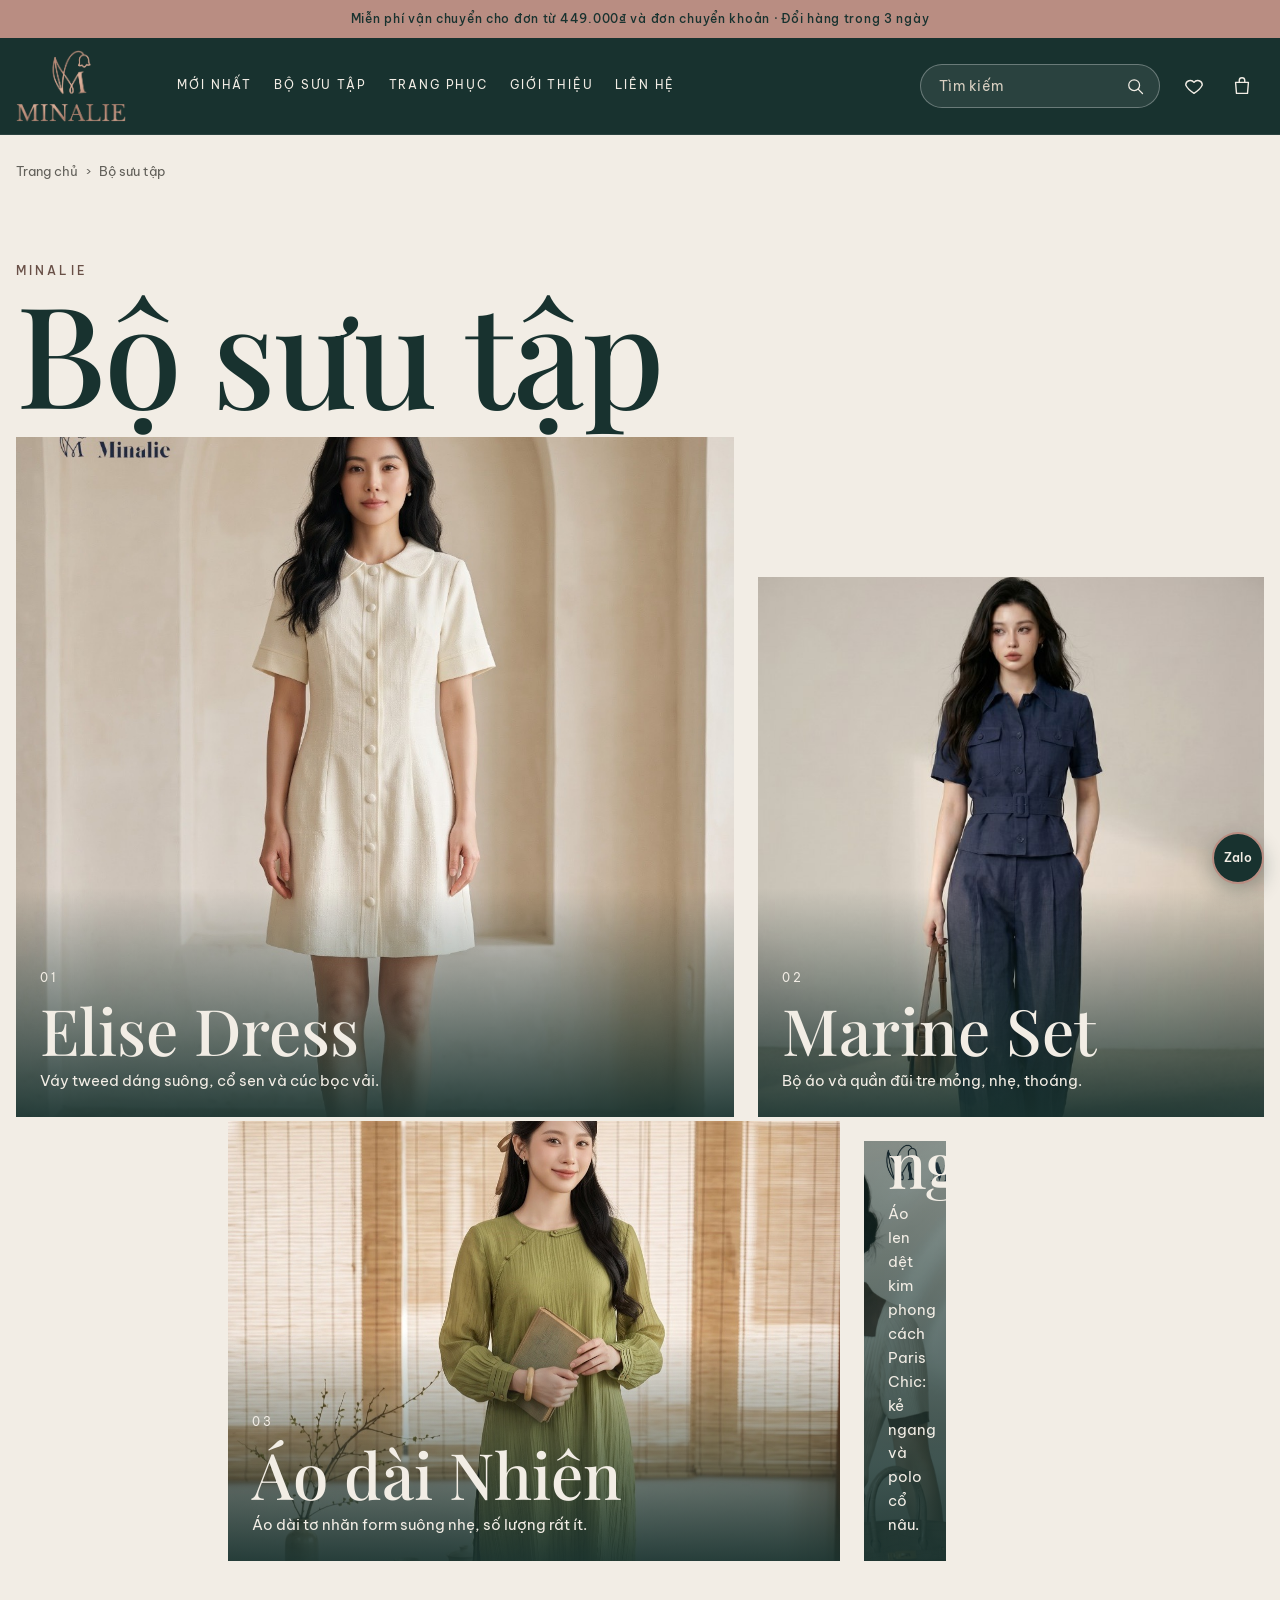
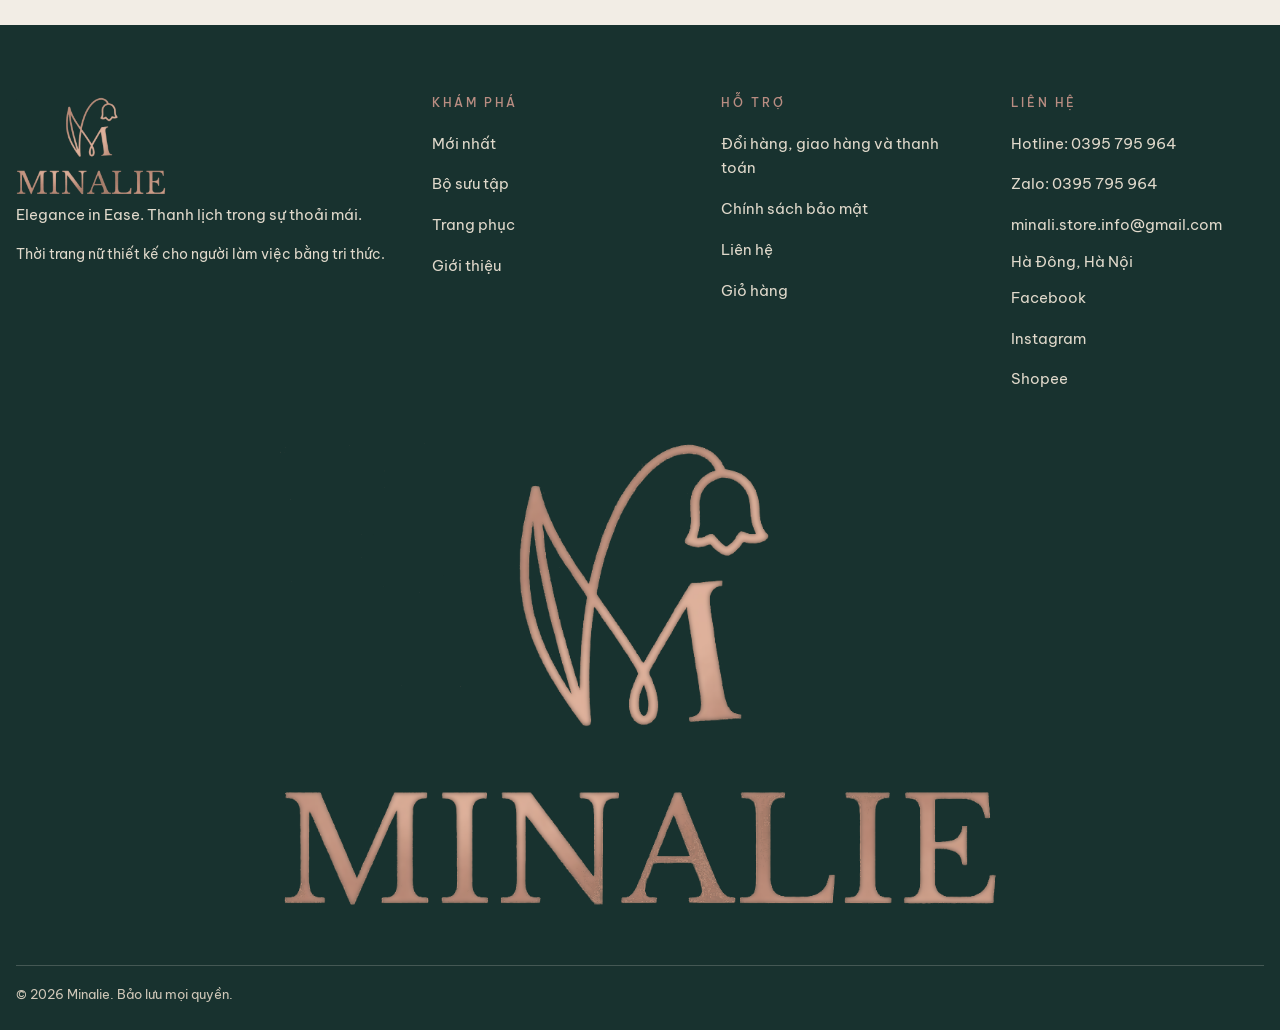
==== bo-suu-tap.html @ fdb8a28b "Replace Elise navy image with Brand Muse 1 photo Co-Authored-By: Claude Sonnet 5.5 <noreply@anthropi" ====
<!doctype html>
<html lang="vi">
<head>
<meta charset="utf-8">
<meta name="viewport" content="width=device-width, initial-scale=1">
<title>Bộ sưu tập | Minalie</title>
<meta name="description" content="Các bộ sưu tập của Minalie.">
<meta name="theme-color" content="#18322f">
<link rel="icon" type="image/png" href="images/brand/favicon.png?v=3">
<link rel="preconnect" href="https://fonts.googleapis.com">
<link rel="preconnect" href="https://fonts.gstatic.com" crossorigin>
<link href="https://fonts.googleapis.com/css2?family=Be+Vietnam+Pro:wght@300;400;500&family=Playfair+Display:ital,wght@0,400;0,500;0,700;1,400;1,500&display=swap" rel="stylesheet">
<link rel="stylesheet" href="assets/css/style.css?v=26">
</head>
<body data-page="collections">
<div id="site-header"></div>
<main id="app"><noscript><p style="padding:48px 16px;text-align:center">Vui lòng bật JavaScript để xem trang này.</p></noscript></main>
<div id="site-footer"></div>
<script src="assets/js/data.js?v=43"></script>
<script src="assets/js/app.js?v=41"></script>
</body>
</html>
---- assets/css/style.css ----
/* Minalie storefront, bản 3: tạp chí thời trang (sáng tạo) */
:root {
  --green: #18322f;
  --green-2: #234541;
  --rose: #b98d82;
  --ivory: #f2ede5;
  --ivory-2: #e9e1d5;
  --brown: #695047;
  --ink: #1f2b29;
  --muted: #615f59;
  --line: #d3c9ba;
  --white: #fffdf9;
  --ok: #2f6b4f;
  --warn: #9a3b2e;
  --serif: "Cormorant Garamond", "Playfair Display", Georgia, "Times New Roman", serif;
  --sans: "Be Vietnam Pro", "Inter", system-ui, -apple-system, "Segoe UI", Roboto, sans-serif;
  --gutter: 16px;
  --max: 1320px;
  --ease: cubic-bezier(.2, .7, .2, 1);
}
* { box-sizing: border-box; }
html { -webkit-text-size-adjust: 100%; scroll-behavior: smooth; }
body { margin: 0; background: var(--ivory); color: var(--ink); font-family: var(--sans); font-size: 15px; line-height: 1.65; font-weight: 400; overflow-x: clip; }
img { max-width: 100%; display: block; }
a { color: inherit; text-decoration: none; }
button { font: inherit; color: inherit; cursor: pointer; }
h1, h2, h3, h4 { font-family: var(--serif); font-weight: 500; line-height: 1.05; margin: 0; letter-spacing: -.005em; }
em { font-style: italic; }
p { margin: 0 0 1em; }
:focus-visible { outline: 3px solid var(--green); outline-offset: 3px; }
.footer :focus-visible, .drawer :focus-visible, .dark :focus-visible, .mag-id :focus-visible, .announce :focus-visible, .fe3 :focus-visible, .fe4 :focus-visible { outline-color: var(--ivory); }
.wrap { max-width: var(--max); margin: 0 auto; padding: 0 var(--gutter); }
.sr-only { position: absolute; width: 1px; height: 1px; overflow: hidden; clip: rect(0 0 0 0); white-space: nowrap; }
.eyebrow { display: block; font-size: 12px; letter-spacing: .26em; text-transform: uppercase; color: var(--brown); font-weight: 500; }

/* Scroll reveal: chỉ có tác dụng khi JS thêm lớp .rv */
.rv { opacity: 0; transform: translateY(32px); transition: opacity .9s var(--ease), transform .9s var(--ease); }
.rv.in { opacity: 1; transform: none; }
@media print { .rv { opacity: 1 !important; transform: none !important; } }

/* Announcement + header */
.announce { background: var(--green); color: var(--ivory); text-align: center; font-size: 12px; letter-spacing: .06em; padding: 9px var(--gutter); }
.header { background: var(--ivory); color: var(--green); position: sticky; top: 0; z-index: 50; border-bottom: 1px solid var(--line); }
.header .bar { display: grid; grid-template-columns: 1fr auto 1fr; align-items: center; height: 88px; max-width: 1480px; margin: 0 auto; padding: 0 var(--gutter); }
.header .left, .header .right { display: flex; align-items: center; gap: 2px; }
.header .right { justify-content: flex-end; }
.logo { font-family: var(--serif); font-weight: 500; font-size: 26px; letter-spacing: .3em; padding-left: .3em; text-transform: uppercase; color: var(--green); text-align: center; line-height: 1; }
.logo { display: inline-flex; flex-direction: column; align-items: center; justify-content: center; gap: 7px; }
.logo-ico { height: 30px; aspect-ratio: 260 / 270; display: block; flex: none; background-color: currentColor; -webkit-mask: url(../../images/brand/logo-icon.png) center / contain no-repeat; mask: url(../../images/brand/logo-icon.png) center / contain no-repeat; }
.footer .flogo { display: inline-flex; flex-direction: column; align-items: center; gap: 10px; }
.footer .flogo .logo-ico { height: 42px; }
@media (max-width: 1099px) { .logo-ico { height: 24px; } .logo { gap: 6px; } }
.icon-btn { background: none; border: 0; width: 44px; height: 44px; display: inline-grid; place-items: center; color: var(--green); position: relative; border-radius: 50%; transition: background .2s; }
.icon-btn:hover { background: rgba(24, 50, 47, .08); }
.icon-btn svg { width: 22px; height: 22px; stroke: currentColor; fill: none; stroke-width: 1.5; stroke-linecap: round; stroke-linejoin: round; }
.badge { position: absolute; top: 3px; right: 1px; min-width: 18px; height: 18px; border-radius: 9px; background: var(--green); color: var(--ivory); font-size: 10.5px; font-weight: 600; display: grid; place-items: center; padding: 0 4px; }
.nav { display: none; }
.nav a, .nav button { background: none; border: 0; padding: 0 11px; height: 88px; display: inline-flex; align-items: center; font-size: 11.5px; letter-spacing: .16em; text-transform: uppercase; color: var(--green); position: relative; }
.nav > a::after, .has-sub > a::after { content: ""; position: absolute; left: 11px; right: 11px; bottom: 22px; height: 1px; background: var(--green); transform: scaleX(0); transform-origin: left; transition: transform .35s var(--ease); }
.nav > a:hover::after, .has-sub:hover > a::after { transform: scaleX(1); }
.has-sub { position: relative; display: inline-block; }
.sub { position: absolute; top: 88px; left: 0; background: var(--ivory); color: var(--ink); border: 1px solid var(--green); min-width: 200px; padding: 8px 0; display: none; }
.has-sub:hover .sub, .has-sub:focus-within .sub { display: block; }
.sub a { height: auto; min-height: 44px; padding: 10px 20px; color: var(--ink); text-transform: none; letter-spacing: .02em; font-size: 15px; display: flex; }
.sub a:hover { background: var(--green); color: var(--ivory); }
@media (max-width: 1099px) {
  .logo { font-size: 22px; letter-spacing: .24em; padding-left: .24em; }
  .header .bar { height: 76px; }
}
@media (min-width: 1100px) { .nav { display: flex; } .menu-btn { display: none; } .header .right { gap: 6px; } }

/* Drawer + overlays */
.scrim { position: fixed; inset: 0; background: rgba(15, 28, 26, .6); z-index: 90; display: none; }
.scrim.open { display: block; }
.drawer { position: fixed; top: 0; left: 0; bottom: 0; width: min(90vw, 380px); background: var(--green); color: var(--ivory); z-index: 100; transform: translateX(-100%); transition: transform .35s var(--ease); padding: 20px 24px; overflow: auto; visibility: hidden; }
.drawer.open { transform: none; visibility: visible; }
.drawer a, .drawer summary { display: block; padding: 10px 0; font-family: var(--serif); font-size: 36px; line-height: 1.1; border-bottom: 1px solid rgba(242, 237, 229, .16); cursor: pointer; list-style: none; min-height: 44px; }
.drawer summary::-webkit-details-marker { display: none; }
.drawer summary::after { content: "+"; float: right; font-family: var(--sans); font-size: 22px; }
.drawer details[open] summary::after { content: "–"; }
.drawer details a { padding-left: 18px; font-family: var(--sans); font-size: 15px; letter-spacing: .06em; }
.drawer .close { position: absolute; top: 8px; right: 8px; color: var(--ivory); }
.drawer .icon-btn:hover { background: rgba(242, 237, 229, .12); }
.search-panel { position: fixed; inset: 0 0 auto 0; background: var(--ivory); z-index: 100; padding: 24px var(--gutter) 32px; transform: translateY(-101%); transition: transform .35s var(--ease); max-height: 92vh; overflow: auto; visibility: hidden; }
.search-panel.open { transform: none; visibility: visible; }
.search-panel .field { max-width: 920px; margin: 0 auto; display: flex; gap: 8px; align-items: center; }
.search-panel input { flex: 1; min-width: 0; font-family: var(--serif); font-size: clamp(28px, 6vw, 56px); min-height: 56px; padding: 6px 4px; border: 0; border-bottom: 2px solid var(--green); background: transparent; color: var(--green); border-radius: 0; }
.search-panel input::placeholder { color: var(--muted); opacity: 1; }
.search-panel input:focus-visible { outline: 0; border-bottom-width: 4px; }
.search-panel .results { max-width: var(--max); margin: 28px auto 0; }

/* Buttons */
.btn { display: inline-flex; align-items: center; justify-content: center; gap: 8px; min-height: 52px; padding: 0 30px; border: 1.5px solid var(--green); background: var(--green); color: var(--ivory); font-size: 12.5px; letter-spacing: .18em; text-transform: uppercase; font-weight: 500; transition: background .25s, color .25s, transform .25s var(--ease); }
.btn:hover { background: var(--ivory); color: var(--green); }
.btn.ghost { background: transparent; color: var(--green); }
.btn.ghost:hover { background: var(--green); color: var(--ivory); }
.btn[disabled] { opacity: .45; cursor: not-allowed; }
.btn.block { width: 100%; }

/* Hero */
.hero { padding: 24px 0 72px; overflow: hidden; }
.hero-in { display: grid; grid-template-columns: repeat(12, 1fr); column-gap: 16px; }
.kick { grid-column: 1 / -1; display: flex; flex-wrap: wrap; gap: 6px 22px; margin: 0 0 18px; font-size: 11.5px; letter-spacing: .26em; text-transform: uppercase; color: var(--brown); font-weight: 500; }
.kick span + span { padding-left: 22px; border-left: 1px solid var(--brown); }
.hero h1 { grid-column: 1 / -1; font-size: clamp(62px, 11.5vw, 160px); line-height: .86; color: var(--green); font-weight: 500; letter-spacing: -.015em; }
.hero h1 .ln { display: block; }
.hero h1 .b { padding-left: .55em; }
.hero h1 .c { padding-left: .15em; }
.hero h1 em { color: var(--brown); font-weight: 500; }
.hero-pics { position: relative; margin: 36px 0 56px; }
.hero-pics figure { margin: 0; }
.hero-pics .p1 { width: 80%; margin-left: auto; aspect-ratio: 4 / 5; box-shadow: 14px 14px 0 var(--rose); background: var(--ivory-2); }
.hero-pics .p1 img, .hero-pics .p2 img { width: 100%; height: 100%; object-fit: cover; object-position: center top; }
.hero-pics .p2 { position: absolute; left: 0; bottom: -36px; width: 40%; aspect-ratio: 3 / 4; border: 6px solid var(--ivory); background: var(--ivory-2); transform: translateY(var(--py, 0px)); }
.stamp { position: absolute; top: -18px; left: 14%; width: 104px; height: 104px; border-radius: 50%; background: var(--rose); color: var(--green); display: grid; place-items: center; text-align: center; transform: rotate(-12deg); font-family: var(--serif); font-style: italic; font-size: 24px; line-height: 1; }
.hero-pics, .hero-copy { grid-column: 1 / -1; }
.lead { color: var(--ink); max-width: 460px; font-size: 16.5px; }
.actions { display: flex; gap: 12px; flex-wrap: wrap; }
@media (min-width: 900px) {
  .hero { padding: 40px 0 112px; }
  .hero-pics { grid-column: 8 / -1; grid-row: 1 / span 4; margin: 0 0 0; align-self: start; }
  .kick, .hero h1, .hero-copy { grid-column: 1 / 8; }
  .hero h1 { grid-row: 2; }
  .hero-copy { grid-row: 3; margin-top: 44px; }
  .kick { grid-row: 1; }
  .hero-pics .p1 { width: 86%; }
  .hero-pics .p2 { left: -26%; bottom: -60px; width: 44%; }
  .stamp { top: 12%; left: -6%; width: 128px; height: 128px; font-size: 30px; }
}

/* Marquee */
.mq { background: var(--green); color: var(--ivory); overflow: hidden; padding: 20px 0; }
.mq-row { overflow: hidden; }
.mq-track { display: flex; width: max-content; animation: mq 46s linear infinite; }
.mq-row.rev .mq-track { animation-direction: reverse; animation-duration: 54s; }
.mq-seq { display: flex; flex: none; align-items: center; }
.mq-seq span { font-family: var(--serif); font-size: clamp(38px, 6vw, 84px); line-height: 1.25; white-space: nowrap; font-weight: 500; }
.mq-row.rev .mq-seq span { font-style: italic; color: var(--rose); }
.mq-seq i { font-style: normal; color: var(--rose); font-size: clamp(18px, 2.4vw, 30px); margin: 0 clamp(20px, 3vw, 44px); }
.mq-row.rev .mq-seq i { color: var(--ivory); }
@keyframes mq { to { transform: translateX(-50%); } }
@media (prefers-reduced-motion: reduce) {
  .mq-track { animation: none !important; }
  .rv { opacity: 1 !important; transform: none !important; transition: none !important; }
  * { scroll-behavior: auto !important; transition-duration: .01ms !important; }
}

/* Sections */
.sec { padding: clamp(64px, 9vw, 128px) 0; }
.sec.dark { background: var(--green); color: var(--ivory); }
.sh { display: flex; align-items: flex-end; flex-wrap: wrap; gap: 4px 20px; margin-bottom: clamp(32px, 5vw, 64px); }
.sh .num, .lbl .num { font-family: var(--serif); font-size: clamp(84px, 13vw, 190px); line-height: .78; color: transparent; -webkit-text-stroke: 1.2px var(--brown); font-weight: 500; }
.sh h2 { font-size: clamp(42px, 7vw, 104px); color: var(--green); line-height: .92; margin-left: 0; padding-bottom: 4px; }
.sh .more { margin-left: auto; font-size: 12px; letter-spacing: .2em; text-transform: uppercase; border-bottom: 1px solid currentColor; min-height: 44px; display: inline-flex; align-items: center; }
.dark .sh .num { -webkit-text-stroke-color: var(--rose); }
.dark .sh h2 { color: var(--ivory); }

.words { background: var(--rose); color: var(--green); padding: clamp(64px, 9vw, 120px) 0; overflow: hidden; }
.words .eyebrow { color: var(--green); }
.words .big { display: grid; margin: 16px 0 40px; }
.words .big span { font-family: var(--serif); font-size: clamp(64px, 14vw, 200px); line-height: .9; font-weight: 500; letter-spacing: -.02em; }
.words .big span:nth-child(2) { padding-left: 8vw; font-style: italic; }
.words .big span:nth-child(3) { padding-left: 22vw; }
.words-foot { max-width: 460px; margin-left: auto; font-size: 16.5px; }
.words .btn:hover { background: var(--ivory); }

.perks { display: grid; grid-template-columns: 1fr; gap: 28px; }
@media (min-width: 560px) { .perks { grid-template-columns: repeat(2, 1fr); } }
@media (min-width: 960px) { .perks { grid-template-columns: repeat(4, 1fr); gap: 32px; } .perk:nth-child(even) { margin-top: 56px; } }
.perk { border-top: 1.5px solid var(--green); padding-top: 14px; font-size: 15px; color: var(--muted); }
.perk .pn { display: block; font-family: var(--serif); font-size: 64px; line-height: 1; color: var(--brown); margin-bottom: 14px; }
.perk b { display: block; color: var(--green); font-weight: 500; font-size: 17px; margin-bottom: 4px; }

/* Product cards */
.grid-products { display: grid; grid-template-columns: repeat(2, 1fr); gap: 36px 12px; }
.grid-products .card:nth-child(even) { margin-top: 28px; }
@media (min-width: 760px) { .grid-products { grid-template-columns: repeat(3, 1fr); gap: 56px 24px; } .grid-products .card:nth-child(even) { margin-top: 0; } .grid-products .card:nth-child(3n+2) { margin-top: 64px; } }
@media (min-width: 1100px) { .grid-products { grid-template-columns: repeat(4, 1fr); } .grid-products .card:nth-child(3n+2) { margin-top: 0; } .grid-products .card:nth-child(even) { margin-top: 72px; } }
.card { position: relative; display: block; }
.card .img { position: relative; aspect-ratio: 3 / 4; background: var(--ivory-2); overflow: hidden; }
.card .img img { width: 100%; height: 100%; object-fit: cover; object-position: center top; transition: transform .8s var(--ease); }
.card:hover .img img { transform: translateY(-10px) scale(1.06); }
.pic-link { display: block; }
.ph { width: 100%; height: 100%; display: grid; place-content: center; justify-items: center; text-align: center; padding: 16px; background: repeating-linear-gradient(135deg, var(--ivory-2) 0 14px, #e1d8c9 14px 15px); color: var(--brown); position: relative; }
.ph-art { width: 38%; max-width: 120px; fill: none; stroke: var(--brown); stroke-width: 1.2; opacity: .5; margin-bottom: 6px; }
.ph .mono { font-family: var(--serif); font-size: 40px; line-height: 1; letter-spacing: .2em; padding-left: .2em; }
.ph .cap { font-size: 11.5px; letter-spacing: .14em; text-transform: uppercase; margin-top: 6px; }
.ph .cap.soon { font-family: var(--serif); font-style: italic; text-transform: none; letter-spacing: .02em; font-size: 17px; }
.tag { position: absolute; top: 0; left: 0; background: var(--green); color: var(--ivory); font-size: 11px; letter-spacing: .16em; text-transform: uppercase; padding: 6px 12px; z-index: 1; }
.tag.rose { background: var(--rose); color: var(--green); }
.heart { position: absolute; top: 6px; right: 6px; background: rgba(255, 253, 249, .9); border: 0; width: 44px; height: 44px; border-radius: 50%; display: grid; place-items: center; color: var(--green); z-index: 2; transition: transform .25s var(--ease); }
.heart:hover { transform: scale(1.1); }
.heart svg { width: 20px; height: 20px; stroke: currentColor; fill: none; stroke-width: 1.6; }
.heart.on svg { fill: var(--green); stroke: var(--green); }
.card .meta { padding: 14px 2px 0; }
.card .name { display: inline-block; font-family: var(--serif); font-size: 27px; font-weight: 500; line-height: 1.05; color: var(--green); transform-origin: left center; transition: transform .5s var(--ease); }
.card:hover .name, .card .name:focus-visible { transform: scale(1.1); }
.price { margin-top: 6px; display: flex; gap: 10px; align-items: baseline; flex-wrap: wrap; }
.price .now { font-weight: 500; color: var(--green); }
.price .was { color: var(--muted); text-decoration: line-through; font-size: .92em; }
.dots { display: flex; gap: 6px; margin-top: 10px; }
.dot { width: 14px; height: 14px; border-radius: 50%; border: 1px solid rgba(0, 0, 0, .25); }
.soldall { position: absolute; left: 0; right: 0; bottom: 0; background: rgba(24, 50, 47, .9); color: var(--ivory); text-align: center; font-size: 12px; letter-spacing: .16em; padding: 8px; text-transform: uppercase; }

/* Thanh trượt ngang trên điện thoại (chỉ nằm trong khối riêng) */
@media (max-width: 759px) {
  .grid-products.rail { display: flex; gap: 14px; overflow-x: auto; scroll-snap-type: x mandatory; scroll-padding-left: var(--gutter); margin: 0 calc(-1 * var(--gutter)); padding: 0 var(--gutter) 20px; overscroll-behavior-x: contain; -webkit-overflow-scrolling: touch; }
  .grid-products.rail .card { flex: 0 0 74%; scroll-snap-align: start; margin-top: 0 !important; }
  .grid-products.rail .card:nth-child(even) { margin-top: 32px !important; }
  .grid-products.rail::after { content: ""; flex: 0 0 2px; }
}

/* Collection tiles */
.tiles { display: grid; gap: 20px; }
.tile { display: block; position: relative; min-height: 420px; background: var(--green-2); overflow: hidden; color: var(--ivory); }
.tile .bg { position: absolute; inset: 0; }
.tile .bg img { width: 100%; height: 100%; object-fit: cover; object-position: center 25%; transition: transform 1s var(--ease); }
.tile:hover .bg img { transform: scale(1.06); }
.tile .over { position: absolute; inset: auto 0 0 0; padding: 80px 24px 24px; background: linear-gradient(transparent, rgba(24, 50, 47, .92)); }
.tile .tno { display: block; font-size: 12px; letter-spacing: .24em; margin-bottom: 8px; }
.tile .over h3 { font-size: clamp(36px, 5vw, 64px); transition: transform .5s var(--ease); transform-origin: left; }
.tile:hover .over h3 { transform: translateX(10px); }
.tile .over p { margin: 6px 0 0; font-size: 14.5px; max-width: 36ch; }
.tile.noimg { background: var(--rose); color: var(--green); }
.tile.noimg .over { background: none; inset: 0; display: flex; flex-direction: column; justify-content: flex-end; }
.big-m { position: absolute; right: -4%; top: -6%; font-family: var(--serif); font-size: 60vw; line-height: 1; color: transparent; -webkit-text-stroke: 1.5px var(--green); opacity: .5; }
@media (max-width: 899px) { .tile.t2 { margin-left: 28px; } .tile.t3 { margin-right: 28px; min-height: 340px; } }
@media (min-width: 900px) {
  .tiles { grid-template-columns: repeat(12, 1fr); gap: 24px; }
  .tile.t1 { grid-column: 1 / 8; min-height: 680px; }
  .tile.t2 { grid-column: 8 / 13; min-height: 480px; margin-top: 140px; }
  .tile.t3 { grid-column: 3 / 9; min-height: 420px; margin-top: -20px; }
  .big-m { font-size: 26vw; }
}

/* Page head / breadcrumb */
.page-head { padding: clamp(32px, 6vw, 72px) 0 24px; }
.page-head .eyebrow { margin-bottom: 8px; }
.page-head h1 { font-size: clamp(60px, 11vw, 160px); line-height: .88; color: var(--green); font-weight: 500; letter-spacing: -.015em; }
.page-head .count { color: var(--muted); margin: 14px 0 0; font-size: 14px; letter-spacing: .08em; }
.crumbs { font-size: 12.5px; color: var(--muted); padding-top: 18px; }
.crumbs a { display: inline-block; padding: 8px 0; }
.crumbs a:hover { text-decoration: underline; }
.crumbs span { margin: 0 8px; }
.empty { padding: 48px 0; color: var(--muted); font-family: var(--serif); font-size: 28px; }
.chips { display: flex; flex-wrap: wrap; gap: 8px; }

/* Product page */
.pdp { display: grid; gap: 36px; padding: 16px 0 72px; }
@media (min-width: 900px) { .pdp { grid-template-columns: 1.1fr 1fr; gap: 72px; } .pdp .info { padding-top: 24px; } }
.gallery { display: grid; gap: 12px; align-content: start; }
@media (min-width: 640px) { .gallery.has-thumbs { grid-template-columns: 76px 1fr; } .gallery .thumbs { flex-direction: column; } }
.gallery .thumbs { display: flex; gap: 8px; order: 2; overflow-x: auto; }
@media (min-width: 640px) { .gallery .thumbs { order: 0; } }
.thumb { width: 72px; height: 96px; flex: none; border: 2px solid transparent; padding: 0; background: var(--ivory-2); overflow: hidden; }
.thumb.on { border-color: var(--green); }
.thumb img { width: 100%; height: 100%; object-fit: cover; }
.main-img { aspect-ratio: 3 / 4; background: var(--ivory-2); overflow: hidden; position: relative; box-shadow: 12px 12px 0 var(--rose); margin: 0 12px 12px 0; }
.main-img img { width: 100%; height: 100%; object-fit: cover; object-position: center top; }
.pdp .info h1 { font-size: clamp(52px, 7vw, 100px); line-height: .9; color: var(--green); margin-bottom: 12px; letter-spacing: -.015em; }
.pdp .code { font-size: 12.5px; color: var(--muted); letter-spacing: .1em; text-transform: uppercase; }
.pdp .price { font-size: 26px; margin: 18px 0 6px; }
.pdp .price .now { font-feature-settings: "lnum"; font-variant-numeric: lining-nums; font-family: var(--serif); font-size: 40px; line-height: 1; font-weight: 600; }
.pdp .price .was { font-size: 18px; }
.early { display: inline-block; background: var(--green); color: var(--ivory); font-size: 12px; letter-spacing: .1em; padding: 5px 12px; margin-top: 6px; }
.note-box { border-left: 4px solid var(--rose); background: var(--white); padding: 12px 16px; font-size: 14px; margin: 16px 0; }
.field-label { font-size: 12px; letter-spacing: .2em; text-transform: uppercase; color: var(--muted); margin: 26px 0 10px; display: flex; justify-content: space-between; gap: 12px; align-items: baseline; }
.field-label b { color: var(--ink); font-weight: 500; letter-spacing: .04em; text-transform: none; font-size: 14px; }
.chip { min-width: 52px; min-height: 48px; padding: 0 18px; border: 1.5px solid var(--green); background: transparent; color: var(--green); font-size: 14.5px; position: relative; transition: background .2s, color .2s; }
.chip:hover { background: var(--ivory-2); }
.chip.on { background: var(--green); color: var(--ivory); }
.chip.out { color: var(--muted); background: transparent; border-style: dashed; border-color: var(--line); cursor: not-allowed; opacity: .6; }
.chip.out::after { content: ""; position: absolute; left: 6px; right: 6px; top: 50%; border-top: 1.5px solid var(--muted); transform: rotate(-14deg); }
.swatch { display: inline-flex; align-items: center; gap: 8px; padding: 0 16px 0 12px; }
.swatch i { width: 20px; height: 20px; border-radius: 50%; border: 1px solid rgba(0, 0, 0, .25); }
.links { display: flex; gap: 8px 24px; flex-wrap: wrap; margin-top: 12px; }
.linkbtn { background: none; border: 0; padding: 0; min-height: 44px; font-size: 14px; color: var(--green); text-decoration: underline; text-underline-offset: 5px; }
.cta { display: grid; gap: 10px; margin-top: 20px; }
@media (min-width: 520px) { .cta { grid-template-columns: 1fr 1fr; } }
.err { color: var(--warn); font-size: 14px; min-height: 22px; margin-top: 8px; }
.acc { border-top: 1.5px solid var(--green); margin-top: 28px; }
.acc details { border-bottom: 1px solid var(--line); }
.acc summary { padding: 16px 0; min-height: 52px; cursor: pointer; font-size: 12.5px; letter-spacing: .18em; text-transform: uppercase; list-style: none; display: flex; justify-content: space-between; align-items: center; }
.acc summary::-webkit-details-marker { display: none; }
.acc summary::after { content: "+"; font-size: 20px; line-height: 1; }
.acc details[open] summary::after { content: "–"; }
.acc .body { padding: 0 0 18px; color: #2f3b39; font-size: 15px; }
.acc ul { margin: 0 0 8px; padding-left: 18px; }
.acc li { margin-bottom: 6px; }
.pdp-more { margin-top: 24px; }

/* Modal */
.modal { position: fixed; inset: 0; z-index: 120; display: none; place-items: center; padding: 16px; background: rgba(15, 28, 26, .65); }
.modal.open { display: grid; }
.modal .box { background: var(--ivory); max-width: 760px; width: 100%; max-height: 90vh; overflow: auto; padding: 36px 24px 28px; position: relative; border-top: 8px solid var(--rose); }
.modal .x { position: absolute; top: 10px; right: 6px; background: none; border: 0; width: 44px; height: 44px; font-size: 30px; line-height: 1; }
.modal h3 { font-size: 44px; color: var(--green); margin-bottom: 12px; }
.modal h4 { font-size: 26px; color: var(--green); margin: 18px 0 4px; }
.tbl-wrap { overflow-x: auto; margin: 8px 0 16px; }
table.tbl { border-collapse: collapse; width: 100%; font-size: 14px; min-width: 360px; }
.tbl th, .tbl td { border: 1px solid var(--line); padding: 9px 10px; text-align: center; }
.tbl th { background: var(--ivory-2); font-weight: 500; }
.calc { display: grid; gap: 10px; grid-template-columns: 1fr 1fr; margin: 12px 0; }
.calc label { font-size: 13px; color: var(--muted); display: grid; gap: 4px; }
.calc input { font: inherit; min-height: 48px; padding: 10px 12px; border: 1.5px solid var(--green); background: var(--white); width: 100%; border-radius: 0; }
.calc-out { background: var(--white); border-left: 4px solid var(--rose); padding: 14px 16px; font-size: 15px; min-height: 52px; }

/* Cart + checkout */
.two { display: grid; gap: 40px; padding-bottom: 72px; }
@media (min-width: 900px) { .two { grid-template-columns: 1.4fr 1fr; gap: 72px; } }
.line { display: grid; grid-template-columns: 96px 1fr; gap: 16px; padding: 20px 0; border-bottom: 1px solid var(--line); }
.line .im { aspect-ratio: 3 / 4; background: var(--ivory-2); overflow: hidden; }
.line .im img { width: 100%; height: 100%; object-fit: cover; object-position: center top; }
.line .im .ph { padding: 4px; }
.line .im .ph-art, .line .im .ph .mono { display: none; }
.line .im .ph .cap.soon { font-size: 12px; margin: 0; }
.price .now, .sum, .line { font-variant-numeric: lining-nums; }
.line .t { font-family: var(--serif); font-size: 28px; line-height: 1.1; color: var(--green); }
.line .s { color: var(--muted); font-size: 14px; }
.qty { display: inline-flex; border: 1.5px solid var(--green); margin-top: 10px; vertical-align: middle; }
.qty button { width: 44px; height: 44px; background: none; border: 0; font-size: 20px; }
.qty button:hover { background: var(--ivory-2); }
.qty span { width: 40px; display: grid; place-items: center; }
.rm { background: none; border: 0; color: var(--muted); font-size: 14px; text-decoration: underline; margin-left: 12px; min-height: 44px; padding: 0 6px; }
.sum { background: var(--white); border: 1.5px solid var(--green); padding: 26px; align-self: start; box-shadow: 10px 10px 0 var(--rose); margin-right: 10px; }
.sum h3 { font-size: 40px; margin-bottom: 14px; color: var(--green); }
.sum .r { display: flex; justify-content: space-between; gap: 12px; padding: 6px 0; font-size: 15px; }
.sum .r.total { border-top: 1px solid var(--green); margin-top: 8px; padding-top: 14px; font-size: 20px; font-weight: 500; color: var(--green); }
.form { display: grid; gap: 16px; align-content: start; }
.form h3 { font-size: 44px !important; line-height: 1; }
.form label { font-size: 13px; color: var(--muted); display: grid; gap: 6px; }
.form input, .form textarea { font: inherit; font-size: 16px; min-height: 48px; padding: 12px 14px; border: 1.5px solid var(--green); background: var(--white); color: var(--ink); width: 100%; border-radius: 0; }
.form textarea { min-height: 96px; resize: vertical; }
.form input:focus, .form textarea:focus { outline: 3px solid var(--rose); outline-offset: 0; }
.pay { display: grid; gap: 10px; }
.pay label { display: flex; gap: 12px; align-items: flex-start; border: 1.5px solid var(--line); background: var(--white); padding: 16px; color: var(--ink); font-size: 15px; min-height: 56px; cursor: pointer; }
.pay input { width: 22px; min-height: 22px; height: 22px; margin: 2px 0 0; accent-color: var(--green); }
.pay label.on { border-color: var(--green); box-shadow: inset 0 0 0 1px var(--green); }
.pay small { display: block; color: var(--muted); font-size: 13px; }
.warn-banner { background: #f6e3d7; border: 1px solid #c58c70; color: #5e2918; padding: 12px 16px; font-size: 14px; margin-bottom: 20px; }
.bank { background: var(--white); border-left: 4px solid var(--rose); padding: 16px 18px; margin: 18px 0; }
.bank .r { display: flex; justify-content: space-between; align-items: center; gap: 12px; padding: 8px 0; border-bottom: 1px dashed var(--line); flex-wrap: wrap; }
.bank .r:last-child { border: 0; }
.copy { background: none; border: 1.5px solid var(--green); color: var(--green); font-size: 12.5px; padding: 0 14px; min-height: 44px; }
.copy:hover { background: var(--green); color: var(--ivory); }
.done { max-width: 680px; margin: 0 auto; padding: 56px 0 96px; }
.done h1 { font-size: clamp(56px, 10vw, 120px); line-height: .9; color: var(--green); margin: 10px 0 18px; }

/* Nội dung: liên hệ, chính sách */
.prose { max-width: 800px; margin: 0 auto; padding-bottom: 88px; }
.prose .page-head h1 { font-size: clamp(48px, 9vw, 112px); }
.prose h2 { font-size: clamp(34px, 5vw, 52px); color: var(--green); margin: 48px 0 14px; }
.prose h3 { font-size: 30px; color: var(--green); margin: 28px 0 8px; }
.prose p, .prose li { font-size: 16px; }
.prose ul { padding-left: 20px; }
.prose li { margin-bottom: 8px; }
.contact-grid { display: grid; gap: 16px; margin: 24px 0; }
@media (min-width: 640px) { .contact-grid { grid-template-columns: 1fr 1fr; } .contact-grid a:nth-child(even) { margin-top: 32px; } }
.contact-grid a { display: block; background: var(--white); border: 1.5px solid var(--green); padding: 22px; transition: background .25s, color .25s; word-break: break-word; }
.contact-grid a:hover { background: var(--green); color: var(--ivory); }
.contact-grid a:hover b, .contact-grid a:hover small { color: var(--ivory); }
.contact-grid small { display: block; color: var(--muted); letter-spacing: .16em; text-transform: uppercase; font-size: 11.5px; margin-bottom: 6px; }
.contact-grid b { font-family: var(--serif); font-weight: 500; font-size: 26px; line-height: 1.1; color: var(--green); }

/* Giới thiệu: bài viết tạp chí */
.mag-head { padding-top: clamp(32px, 6vw, 72px); padding-bottom: 32px; }
.mag-head h1 { font-size: clamp(52px, 10vw, 148px); line-height: .9; color: var(--green); margin-top: 14px; max-width: 14ch; letter-spacing: -.015em; }
.mag-head h1 em { color: var(--brown); }
.mag-lead { display: grid; gap: 64px; padding-top: 24px; padding-bottom: 96px; }
.mag-lead .txt p.dropcap { font-size: 18px; max-width: 54ch; }
.dropcap::first-letter { font-family: var(--serif); font-size: 5.6em; float: left; line-height: .78; padding: 6px 12px 0 0; color: var(--brown); }
.qs { list-style: none; padding: 0; margin: 32px 0 0; }
.qs li { font-family: var(--serif); font-size: clamp(26px, 3vw, 34px); line-height: 1.15; padding: 18px 0; border-top: 1px solid var(--green); color: var(--green); }
.qs li:last-child { border-bottom: 1px solid var(--green); }
.figs { position: relative; padding-bottom: 48px; }
.figs figure { margin: 0; }
.figs .f1 { width: 78%; margin-left: auto; aspect-ratio: 5 / 7; background: var(--ivory-2); box-shadow: 14px 14px 0 var(--rose); }
.figs .f2 { position: absolute; left: 0; bottom: 0; width: 42%; aspect-ratio: 3 / 4; border: 6px solid var(--ivory); background: var(--ivory-2); transform: translateY(var(--py, 0px)); }
.figs img { width: 100%; height: 100%; object-fit: cover; object-position: center top; }
@media (min-width: 900px) { .mag-lead { grid-template-columns: 6fr 5fr; gap: 96px; align-items: start; } .figs { margin-top: 40px; } .figs .f2 { left: -22%; bottom: 0; } }
.mag-quote { background: var(--rose); color: var(--green); padding: clamp(72px, 10vw, 140px) 0; overflow: hidden; }
.mag-quote blockquote { margin: 0; font-family: var(--serif); font-size: clamp(40px, 7.6vw, 112px); line-height: 1; letter-spacing: -.01em; max-width: 16ch; position: relative; }
.mag-quote blockquote::before { content: "\201C"; display: block; font-size: 1.6em; line-height: .6; margin-bottom: 12px; }
@media (min-width: 900px) { .mag-quote blockquote { margin-left: 8vw; } }
.lbl { display: flex; align-items: flex-end; flex-wrap: wrap; gap: 4px 20px; margin-bottom: 40px; }
.lbl h2 { font-size: clamp(36px, 5.6vw, 76px); line-height: .95; color: var(--green); margin-left: 0; padding-bottom: 4px; max-width: 18ch; }
.mag-two, .mag-four, .mag-end { padding-top: clamp(64px, 9vw, 112px); }
.cols2 { display: grid; gap: 32px; }
.cols2 h3 { font-size: clamp(40px, 5vw, 64px); color: var(--green); margin-bottom: 10px; font-style: italic; }
.cols2 p { font-size: 17px; max-width: 46ch; }
@media (min-width: 800px) { .cols2 { grid-template-columns: 1fr 1fr; gap: 80px; } .cols2 > div:nth-child(2) { margin-top: 72px; } }
.pairs-t { font-size: 30px; color: var(--green); margin: 56px 0 18px; }
.pairs { display: flex; flex-wrap: wrap; gap: 12px; }
.pairs div { border: 1.5px solid var(--green); border-radius: 999px; padding: 12px 26px; letter-spacing: .1em; text-transform: uppercase; font-size: 13px; color: var(--green); }
.pairs div:nth-child(2) { background: var(--green); color: var(--ivory); }
.mag-id { background: var(--green); color: var(--ivory); padding: clamp(72px, 10vw, 140px) 0; margin-top: clamp(64px, 9vw, 112px); overflow: hidden; }
.mag-id .lbl h2 { color: var(--ivory); }
.mag-id .lbl .num { -webkit-text-stroke-color: var(--rose); }
.idp { font-family: var(--serif); font-style: italic; font-size: clamp(26px, 3.4vw, 44px); line-height: 1.15; max-width: 30ch; }
.idw { margin: 32px 0 0; display: grid; }
.idw b { font-family: var(--serif); font-weight: 500; font-size: clamp(58px, 12vw, 176px); line-height: .95; color: var(--ivory); }
.idw b:nth-child(2) { color: var(--rose); padding-left: 6vw; font-style: italic; }
.idw b:nth-child(3) { padding-left: 14vw; }
.idw b:nth-child(4) { color: var(--rose); padding-left: 3vw; font-style: italic; }
.four { display: grid; gap: 20px; }
.fe { padding: 32px 28px 36px; }
.fe .fn { display: block; font-family: var(--serif); font-size: 72px; line-height: .9; margin-bottom: 18px; }
.fe h3 { font-size: 44px; margin-bottom: 10px; }
.fe p { margin: 0; font-size: 16px; }
.fe1 { background: var(--ivory-2); color: var(--green); }
.fe2 { background: var(--rose); color: var(--green); }
.fe3 { background: var(--green); color: var(--ivory); }
.fe4 { background: var(--brown); color: var(--ivory); }
.fe3 .fn { color: var(--rose); }
@media (max-width: 799px) { .fe2, .fe4 { margin-left: 24px; } .fe1, .fe3 { margin-right: 24px; } }
@media (min-width: 800px) {
  .four { grid-template-columns: repeat(12, 1fr); gap: 24px; }
  .fe1 { grid-column: 1 / 7; } .fe2 { grid-column: 7 / 13; margin-top: 88px; }
  .fe3 { grid-column: 2 / 8; } .fe4 { grid-column: 8 / 13; margin-top: 88px; }
}
.limit { font-family: var(--serif); font-style: italic; font-size: 28px; margin: 40px 0 0; color: var(--green); }
.mag-end { padding-bottom: 96px; }
.mag-end ul { padding-left: 20px; max-width: 60ch; }
.mag-end li { margin-bottom: 8px; font-size: 17px; }

/* Footer */
.footer { background: var(--green); color: #e0d9cb; padding: 72px 0 0; overflow: hidden; }
.footer .cols { display: grid; gap: 36px; }
@media (min-width: 760px) { .footer .cols { grid-template-columns: 1.5fr 1fr 1fr 1fr; } }
.footer h4 { font-family: var(--sans); font-size: 12px; letter-spacing: .22em; text-transform: uppercase; color: var(--rose); margin-bottom: 14px; font-weight: 500; }
.footer a { display: block; padding: 8px 0; min-height: 40px; color: #e0d9cb; font-size: 15px; }
.footer a:hover { color: var(--ivory); text-decoration: underline; text-underline-offset: 4px; }
.footer .flogo { font-family: var(--serif); font-size: 34px; letter-spacing: .3em; color: var(--ivory); margin-bottom: 8px; }
.fword { display: flex; flex-direction: column; align-items: center; gap: .3em; font-family: "Playfair Display", Georgia, serif; font-weight: 400; font-size: clamp(40px, 9.5vw, 130px); line-height: 1; color: var(--rose); white-space: nowrap; margin-top: 56px; padding-bottom: .5em; letter-spacing: .2em; padding-left: .2em; text-transform: uppercase; font-style: normal; text-align: center; }
.footer .legal { border-top: 1px solid rgba(242, 237, 229, .2); margin-top: 28px; padding: 18px 0 24px; font-size: 13px; color: #cfc7b8; }
.zalo { position: fixed; right: 16px; bottom: 16px; z-index: 40; width: 52px; height: 52px; border-radius: 50%; background: var(--green); color: var(--ivory); border: 2px solid var(--rose); display: grid; place-items: center; font-size: 12px; font-weight: 600; letter-spacing: .04em; box-shadow: 0 8px 20px rgba(24, 50, 47, .3); }
.toast { position: fixed; left: 50%; bottom: 84px; transform: translate(-50%, 20px); background: var(--green); color: var(--ivory); padding: 14px 22px; font-size: 14.5px; opacity: 0; pointer-events: none; transition: .3s; z-index: 130; max-width: 90vw; border-left: 4px solid var(--rose); }
.toast.show { opacity: 1; transform: translate(-50%, 0); }

.hero-copy .sub-vi { font-family: var(--serif); font-style: italic; font-size: clamp(26px, 3.4vw, 40px); line-height: 1.1; color: var(--brown); margin: 0 0 16px; }

/* Câu phụ "Timeless designs..." ở trang chủ */
.words .big span { font-size: 16px; line-height: 1.2; padding-bottom: clamp(14px, 2.4vw, 28px); }
.words .big span b { display: block; font-family: var(--serif); font-weight: 500; font-size: clamp(30px, 8vw, 110px); line-height: .95; letter-spacing: -.02em; }
.words .big span small { display: block; margin-top: 8px; font-family: var(--sans); font-style: normal; font-size: clamp(12.5px, 1.3vw, 15px); letter-spacing: .2em; text-transform: uppercase; color: var(--green); font-weight: 500; }
/* "A Thoughtful Way to Dress" ở trang Giới thiệu */
.thoughtful { padding-top: clamp(56px, 8vw, 112px); padding-bottom: clamp(56px, 8vw, 112px); }
.thoughtful h2 { max-width: 14ch; font-size: clamp(38px, 7vw, 92px); line-height: .98; color: var(--green); margin: 12px 0 22px; }
.thoughtful h2 em { color: var(--brown); }
.thoughtful p { font-family: var(--serif); font-size: clamp(21px, 2.5vw, 30px); line-height: 1.45; color: var(--ink, #1f2b29); max-width: 40ch; margin: 0; }

.fword .logo-ico { height: 2.4em; }
.fword .fw-t { display: block; }

.logo, .footer .flogo { font-family: "Playfair Display", Georgia, serif; font-weight: 400; }
.logo { font-size: 20px; letter-spacing: .24em; padding-left: .24em; }
.footer .flogo { font-size: 26px; letter-spacing: .24em; padding-left: .24em; color: var(--rose); text-transform: uppercase; }
@media (max-width: 1099px) { .logo { font-size: 17px; letter-spacing: .22em; padding-left: .22em; } }

/* ===== Trang chủ kiểu cửa hàng thời trang (bố cục tham khảo routine.vn) + chữ Playfair Display ===== */
:root { --serif: "Playfair Display", Georgia, "Times New Roman", serif; }
h1, h2, h3, h4 { letter-spacing: 0; }

/* Chữ thương hiệu giống ảnh bìa sản phẩm: Playfair Display đậm, viết hoa chữ đầu */
.logo, .footer .flogo, .fword { font-family: "Playfair Display", Georgia, serif; font-weight: 700; text-transform: none; font-style: normal; letter-spacing: -.01em; padding-left: 0; }
.logo { font-size: 26px; }
.footer .flogo { font-size: 32px; }
.fword { font-size: clamp(48px, 13vw, 180px); padding-bottom: .4em; }
.fword .logo-ico { height: 1.7em; }
@media (max-width: 1099px) { .logo { font-size: 22px; letter-spacing: -.01em; padding-left: 0; } }

/* Đầu trang: logo bên trái, menu, ô tìm kiếm, biểu tượng */
@media (min-width: 1100px) {
  .header .bar { grid-template-columns: auto 1fr auto; column-gap: 40px; }
  .header .bar .logo { grid-column: 1; grid-row: 1; justify-self: start; align-items: flex-start; }
  .header .bar .left { grid-column: 2; grid-row: 1; }
  .header .bar .right { grid-column: 3; grid-row: 1; display: flex; align-items: center; gap: 4px; }
  #open-search { width: 240px; border-radius: 24px; border: 1px solid var(--line); background: var(--white); justify-content: space-between; flex-direction: row-reverse; padding: 0 14px 0 18px; margin-right: 8px; }
  #open-search .sl { font-size: 13.5px; color: var(--muted); letter-spacing: .02em; }
  #open-search svg { width: 20px; height: 20px; }
}
#open-search .sl { display: none; }
@media (min-width: 1100px) { #open-search .sl { display: inline; } }

/* Hai ảnh lớn đầu trang */
.rt-hero { display: grid; grid-template-columns: 1fr; }
.rt-tile { position: relative; display: block; min-height: 78vh; min-height: 78svh; overflow: hidden; background: var(--green-2); color: #fff; }
.rt-tile img { position: absolute; inset: 0; width: 100%; height: 100%; object-fit: cover; object-position: center 18%; transition: transform 1.2s var(--ease); }
.rt-tile:hover img { transform: scale(1.03); }
.rt-tile::after { content: ""; position: absolute; inset: 0; background: linear-gradient(to top, rgba(14, 32, 30, .78) 0%, rgba(14, 32, 30, .35) 38%, rgba(14, 32, 30, 0) 62%); }
.rt-over { position: absolute; left: 0; right: 0; bottom: 0; z-index: 1; padding: clamp(24px, 4vw, 56px); }
.rt-over h1, .rt-over h2 { font-size: clamp(34px, 5vw, 68px); line-height: 1.05; font-weight: 500; color: #fff; margin-bottom: 10px; }
.rt-k { font-size: 12px; letter-spacing: .2em; text-transform: uppercase; margin-bottom: 12px; color: #f1e6dc; }
.rt-s { font-size: 16px; margin-bottom: 22px; color: #fff; }
.btn.light { background: #fff; color: var(--green); border-color: #fff; }
.rt-tile:hover .btn.light { background: transparent; color: #fff; }
@media (min-width: 800px) { .rt-hero { grid-template-columns: 1fr 1fr; } .rt-tile { min-height: min(86vh, 780px); } }

/* Hàng danh mục */
.rt-cats { display: flex; flex-wrap: wrap; justify-content: center; gap: 4px 6px; padding: 18px var(--gutter); border-bottom: 1px solid var(--line); background: var(--white); }
.rt-cats a { min-height: 44px; display: inline-flex; align-items: center; padding: 0 16px; font-size: 13px; letter-spacing: .16em; text-transform: uppercase; color: var(--green); border-bottom: 2px solid transparent; }
.rt-cats a:hover { border-bottom-color: var(--green); }

/* Khối sản phẩm */
.rt-sec { padding: clamp(40px, 6vw, 80px) 0; }
.rt-head { display: flex; align-items: baseline; justify-content: space-between; gap: 16px; margin-bottom: 24px; }
.rt-head h2 { font-size: clamp(26px, 3.4vw, 40px); color: var(--green); font-weight: 500; }
.sec.dark .rt-head h2 { color: var(--ivory); }
.rt-head .more { font-size: 13px; letter-spacing: .14em; text-transform: uppercase; text-decoration: underline; text-underline-offset: 5px; min-height: 44px; display: inline-flex; align-items: center; }
.rt-railwrap { position: relative; }
.rt-rail { display: flex; gap: 16px; overflow-x: auto; scroll-snap-type: x mandatory; scrollbar-width: none; padding-bottom: 4px; }
.rt-rail::-webkit-scrollbar { display: none; }
.rt-rail .card { flex: 0 0 72%; scroll-snap-align: start; margin: 0 !important; }
@media (min-width: 760px) { .rt-rail .card { flex-basis: calc((100% - 32px) / 3); } }
@media (min-width: 1100px) { .rt-rail .card { flex-basis: calc((100% - 48px) / 4); } }
.rt-arr { position: absolute; top: 38%; z-index: 3; width: 44px; height: 44px; border-radius: 50%; border: 1px solid var(--line); background: #fff; color: var(--green); font-size: 24px; line-height: 1; display: none; place-items: center; box-shadow: 0 2px 8px rgba(0, 0, 0, .12); }
.rt-arr.prev { left: -10px; } .rt-arr.next { right: -10px; }
@media (min-width: 760px) { .rt-arr { display: grid; } }

.rt .grid-products.rt-grid { grid-template-columns: repeat(2, 1fr); gap: 16px 12px; }
@media (min-width: 760px) { .rt .grid-products.rt-grid { grid-template-columns: repeat(3, 1fr); gap: 24px 16px; } }
@media (min-width: 1100px) { .rt .grid-products.rt-grid { grid-template-columns: repeat(4, 1fr); } }

/* Thẻ sản phẩm kiểu cửa hàng: khung trắng, màu, tên, giá */
.rt .card { background: #fff; border: 1px solid var(--line); padding: 8px 8px 16px; margin-top: 0 !important; }
.rt .card .meta { display: flex; flex-direction: column; padding: 0 4px; }
.rt .card .dots { order: -1; margin: 12px 0 8px; }
.rt .card .name { font-family: var(--serif); font-size: 17px; font-weight: 500; line-height: 1.25; transform: none !important; }
.rt .card:hover .name { text-decoration: underline; text-underline-offset: 4px; }
.rt .card:hover .img img { transform: scale(1.04); }
.rt .card .price { margin-top: 6px; }
.rt .card .tag { top: 8px; left: 8px; }
.rt .card .heart { top: 12px; right: 12px; }

/* Cam kết, Instagram */
.rt .perks { display: grid; grid-template-columns: 1fr 1fr; gap: 12px; }
@media (min-width: 900px) { .rt .perks { grid-template-columns: repeat(4, 1fr); } }
.rt .perk { background: #fff; border: 1px solid var(--line); padding: 20px 18px; font-size: 14.5px; margin: 0; }
.rt .perk b { display: block; font-family: var(--serif); font-size: 18px; font-weight: 500; color: var(--green); margin-bottom: 6px; }
.rt-ig { padding: clamp(48px, 7vw, 88px) 0; text-align: center; border-top: 1px solid var(--line); }
.rt-ig h2 { font-size: clamp(24px, 3vw, 34px); color: var(--green); font-weight: 500; }
.rt-ig p { color: var(--brown); margin: 6px 0 24px; letter-spacing: .06em; }
.rt-igrid { display: grid; grid-template-columns: repeat(3, 1fr); gap: 8px; margin-bottom: 28px; }
@media (min-width: 900px) { .rt-igrid { grid-template-columns: repeat(6, 1fr); } }
.rt-igrid a { display: block; aspect-ratio: 1; overflow: hidden; background: var(--ivory-2); }
.rt-igrid img { width: 100%; height: 100%; object-fit: cover; object-position: center top; transition: transform .6s var(--ease); }
.rt-igrid a:hover img { transform: scale(1.06); }
.words .big span b { line-height: 1.12; font-weight: 500; }
.words .big span small { margin-top: 10px; }
.words .big span { padding-bottom: clamp(18px, 3vw, 36px); }
.words .big span b { font-size: clamp(28px, 6.4vw, 92px); }
@media (min-width: 1100px) { #open-search { display: flex; align-items: center; } }

/* Banner mẫu mới chạy tự động */
.bn { position: relative; background: var(--green); }
.bn-track { display: flex; overflow-x: auto; scroll-snap-type: x mandatory; scrollbar-width: none; overscroll-behavior-x: contain; }
.bn-track::-webkit-scrollbar { display: none; }
.bn-slide { flex: 0 0 100%; scroll-snap-align: start; display: grid; grid-template-columns: 1fr; color: var(--ivory); min-height: 0; }
.bn-slide.th-g { background: var(--green); } .bn-slide.th-r { background: #8d5f55; } .bn-slide.th-b { background: var(--brown); } .bn-slide.th-g2 { background: var(--green-2); }
.bn-pic { order: -1; aspect-ratio: 4 / 3; overflow: hidden; background: rgba(255, 255, 255, .06); }
.bn-pic img { width: 100%; height: 100%; object-fit: cover; object-position: center 20%; }
.bn-text { padding: 28px var(--gutter) 64px; display: flex; flex-direction: column; align-items: flex-start; justify-content: center; }
.bn-tag { font-size: 12px; letter-spacing: .22em; text-transform: uppercase; border: 1px solid rgba(242, 237, 229, .6); padding: 6px 12px; margin-bottom: 16px; }
.bn-text h2 { font-size: clamp(30px, 4.4vw, 56px); line-height: 1.1; color: #fff; margin-bottom: 12px; }
.bn-text p { max-width: 46ch; margin-bottom: 14px; color: #f1e8dd; }
.bn-price { font-family: var(--serif); font-size: 26px; margin-bottom: 20px; }
.bn-slide:hover .btn.light { background: transparent; color: #fff; }
.bn-arr { position: absolute; top: 50%; transform: translateY(-50%); width: 44px; height: 44px; border-radius: 50%; border: 0; background: rgba(255, 255, 255, .9); color: var(--green); font-size: 24px; line-height: 1; display: none; place-items: center; z-index: 2; }
.bn-arr.prev { left: 14px; } .bn-arr.next { right: 14px; }
.bn-dots { position: absolute; left: 0; right: 0; bottom: 12px; display: flex; justify-content: center; gap: 2px; z-index: 2; }
.bn-dots button { width: 32px; height: 32px; border: 0; background: transparent; padding: 0; position: relative; }
.bn-dots button::after { content: ""; position: absolute; left: 50%; top: 50%; width: 10px; height: 10px; margin: -5px 0 0 -5px; border-radius: 50%; background: rgba(255, 255, 255, .45); transition: width .3s, background .3s, margin .3s; }
.bn-dots button.on::after { width: 26px; margin-left: -13px; border-radius: 6px; background: #fff; }
@media (min-width: 800px) {
  .bn-slide { grid-template-columns: 1fr 1fr; min-height: min(70vh, 600px); }
  .bn-pic { order: 0; aspect-ratio: auto; }
  .bn-text { padding: 48px clamp(32px, 6vw, 96px) 64px; }
  .bn-arr { display: grid; }
}

/* Banner ảnh thiết kế sẵn (Canva), tỉ lệ cố định */
.bn { background: var(--ivory-2); }
.bn-slide { display: block; aspect-ratio: 1600 / 690; background: var(--ivory-2); }
.bn-slide img { width: 100%; height: 100%; object-fit: cover; display: block; }
.bn-dots { bottom: 6px; }
.bn-dots button::after { background: rgba(24, 50, 47, .35); }
.bn-dots button.on::after { background: var(--green); }
@media (max-width: 799px) { .bn-dots { bottom: 0; } .bn-dots button { height: 28px; } }
@media (min-width: 800px) { .bn-slide { min-height: 0; } }

/* ===== Logo theo ảnh nhận diện: biểu tượng + chữ MINALIE màu hồng đồng trên nền xanh rêu (bỏ EST.1995) ===== */
.announce { background: var(--rose); color: var(--green); font-weight: 500; }
.header { background: var(--green); color: var(--ivory); border-bottom: 1px solid rgba(255, 255, 255, .08); }
.header :focus-visible { outline-color: var(--ivory); }
.header .nav > a, .header .nav > .has-sub > a, .header .nav button { color: var(--ivory); }
.header .nav > a::after, .header .has-sub > a::after { background: var(--rose); }
.header .icon-btn { color: var(--ivory); }
.header .icon-btn:hover { background: rgba(255, 255, 255, .1); }
.header .badge { background: var(--rose); color: var(--green); }
.header .sub { background: var(--ivory); }
.logo { display: block; padding: 0; line-height: 0; font-size: 0; letter-spacing: 0; }
.logo-img { height: 54px; width: auto; display: block; }
.header .bar { height: 80px; }
@media (min-width: 1100px) {
  .header .bar { height: 96px; }
  .logo-img { height: 72px; }
  .nav a, .nav button { height: 96px; }
  .sub { top: 96px; }
  #open-search { background: rgba(255, 255, 255, .08); border-color: rgba(255, 255, 255, .3); }
  #open-search .sl { color: #d9d0c2; }
}
.footer .flogo { display: block; }
.footer .flogo img { width: 150px; height: auto; }
.fword { display: block; margin-top: 40px; padding: 0 0 28px; text-align: center; font-size: 0; }
.fword img { width: min(86vw, 720px); height: auto; margin: 0 auto; }

.bn-pause { position: absolute; left: 10px; bottom: 6px; z-index: 3; width: 32px; height: 32px; border: 0; border-radius: 50%; background: rgba(255, 255, 255, .85); color: var(--green); display: grid; place-items: center; padding: 0; }
.bn-pause span { width: 10px; height: 12px; border-left: 3px solid currentColor; border-right: 3px solid currentColor; }
.bn-pause.is-paused span { width: 0; height: 0; border: 0; border-left: 11px solid currentColor; border-top: 7px solid transparent; border-bottom: 7px solid transparent; margin-left: 3px; }
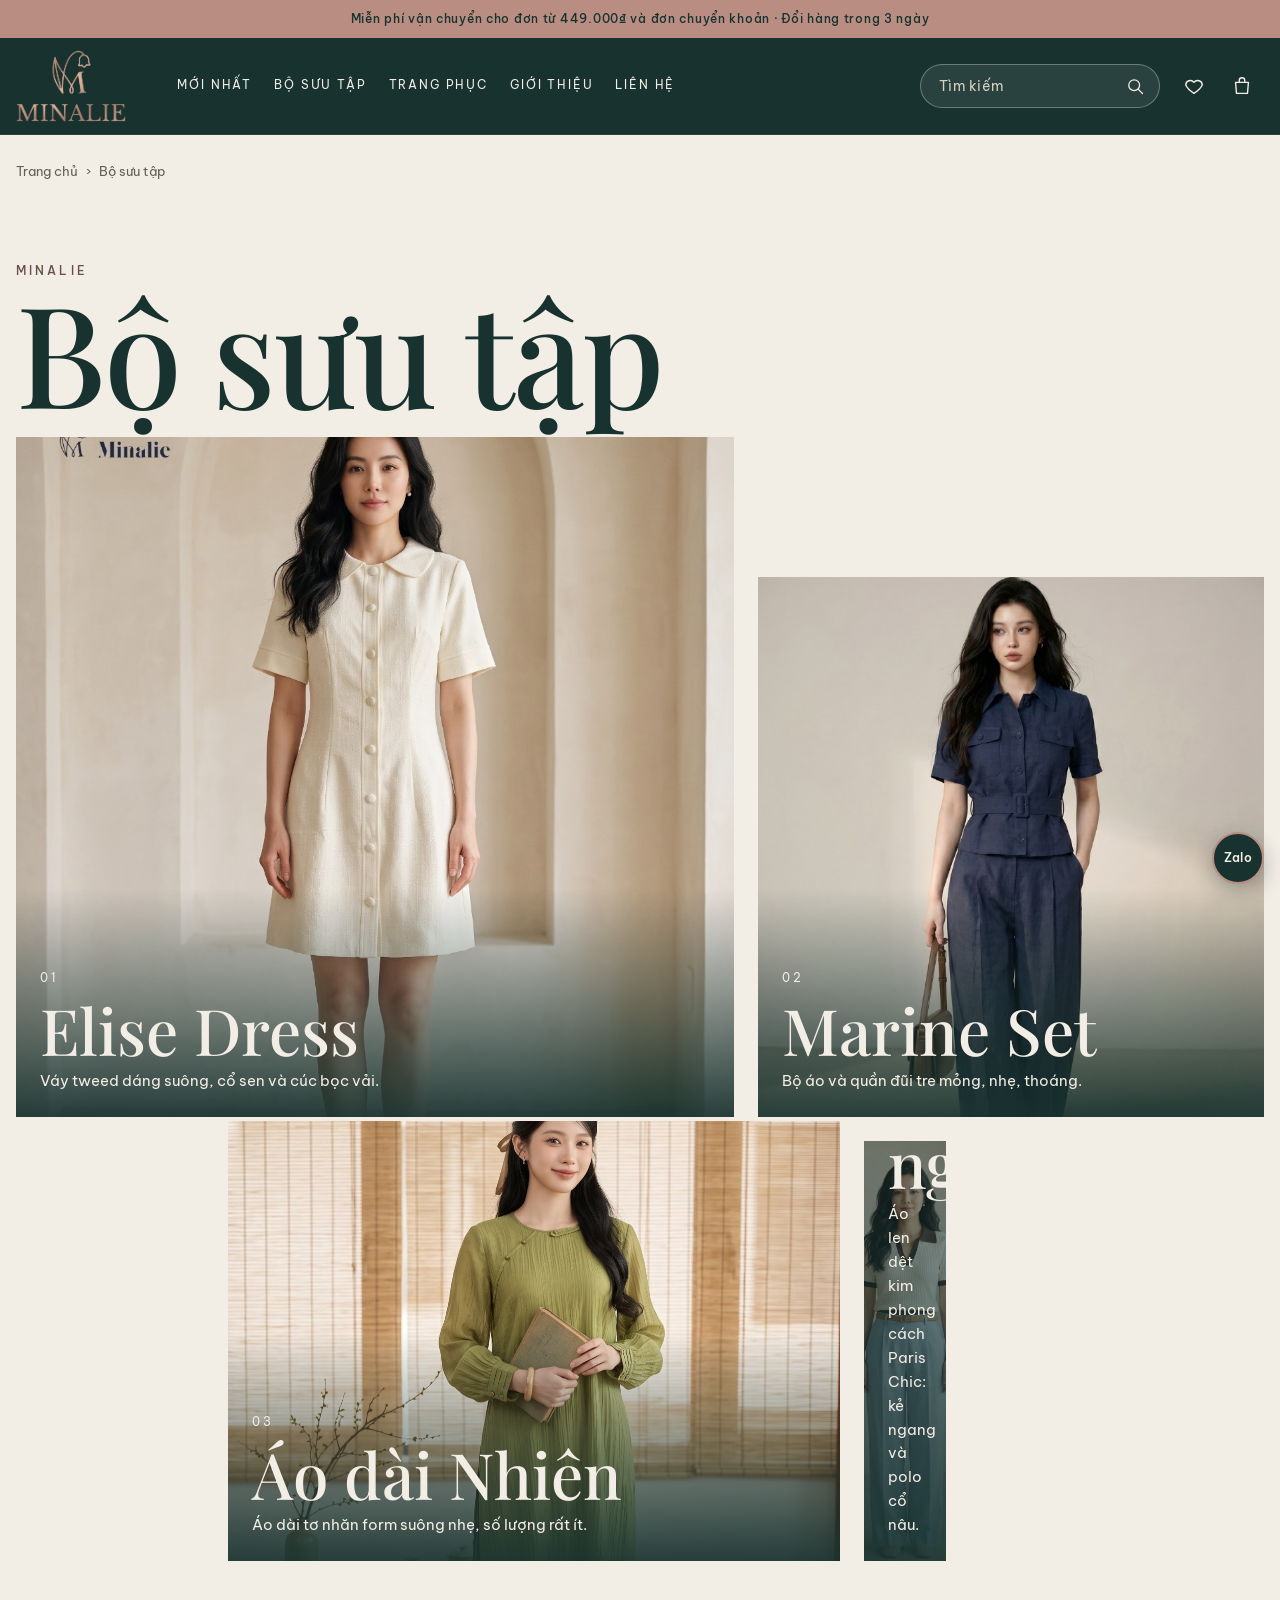
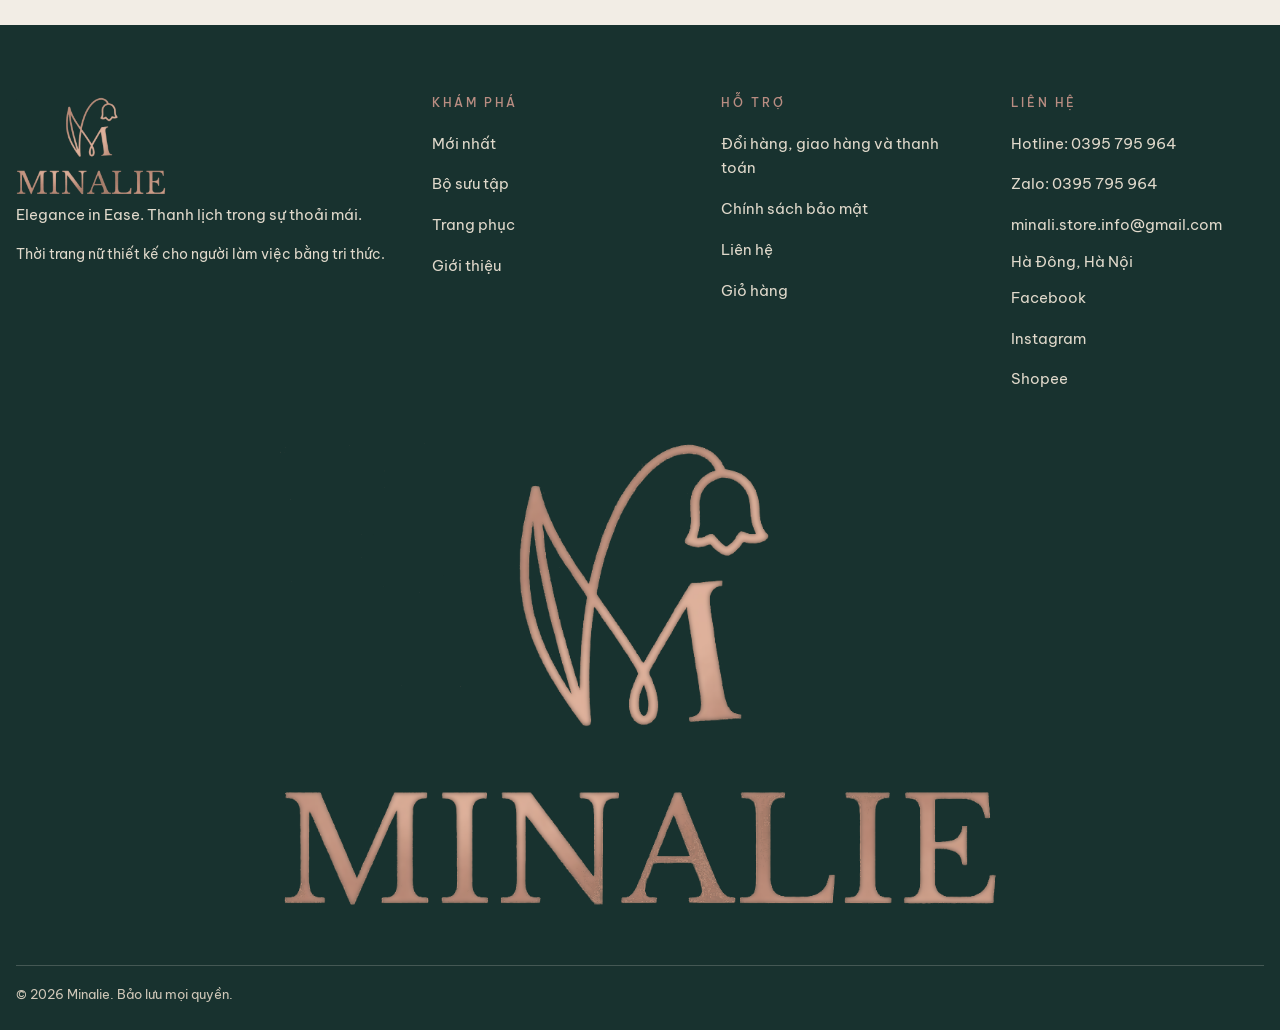
==== commit 4bcc2d8d: "Replace polo knit top images with Brand Muse 1 photos Co-Authored-By: Claude Sonnet 5.5 <noreply@ant" ====
--- a/bo-suu-tap.html
+++ b/bo-suu-tap.html
@@ -16,7 +16,7 @@
 <div id="site-header"></div>
 <main id="app"><noscript><p style="padding:48px 16px;text-align:center">Vui lòng bật JavaScript để xem trang này.</p></noscript></main>
 <div id="site-footer"></div>
-<script src="assets/js/data.js?v=43"></script>
+<script src="assets/js/data.js?v=46"></script>
 <script src="assets/js/app.js?v=41"></script>
 </body>
 </html>
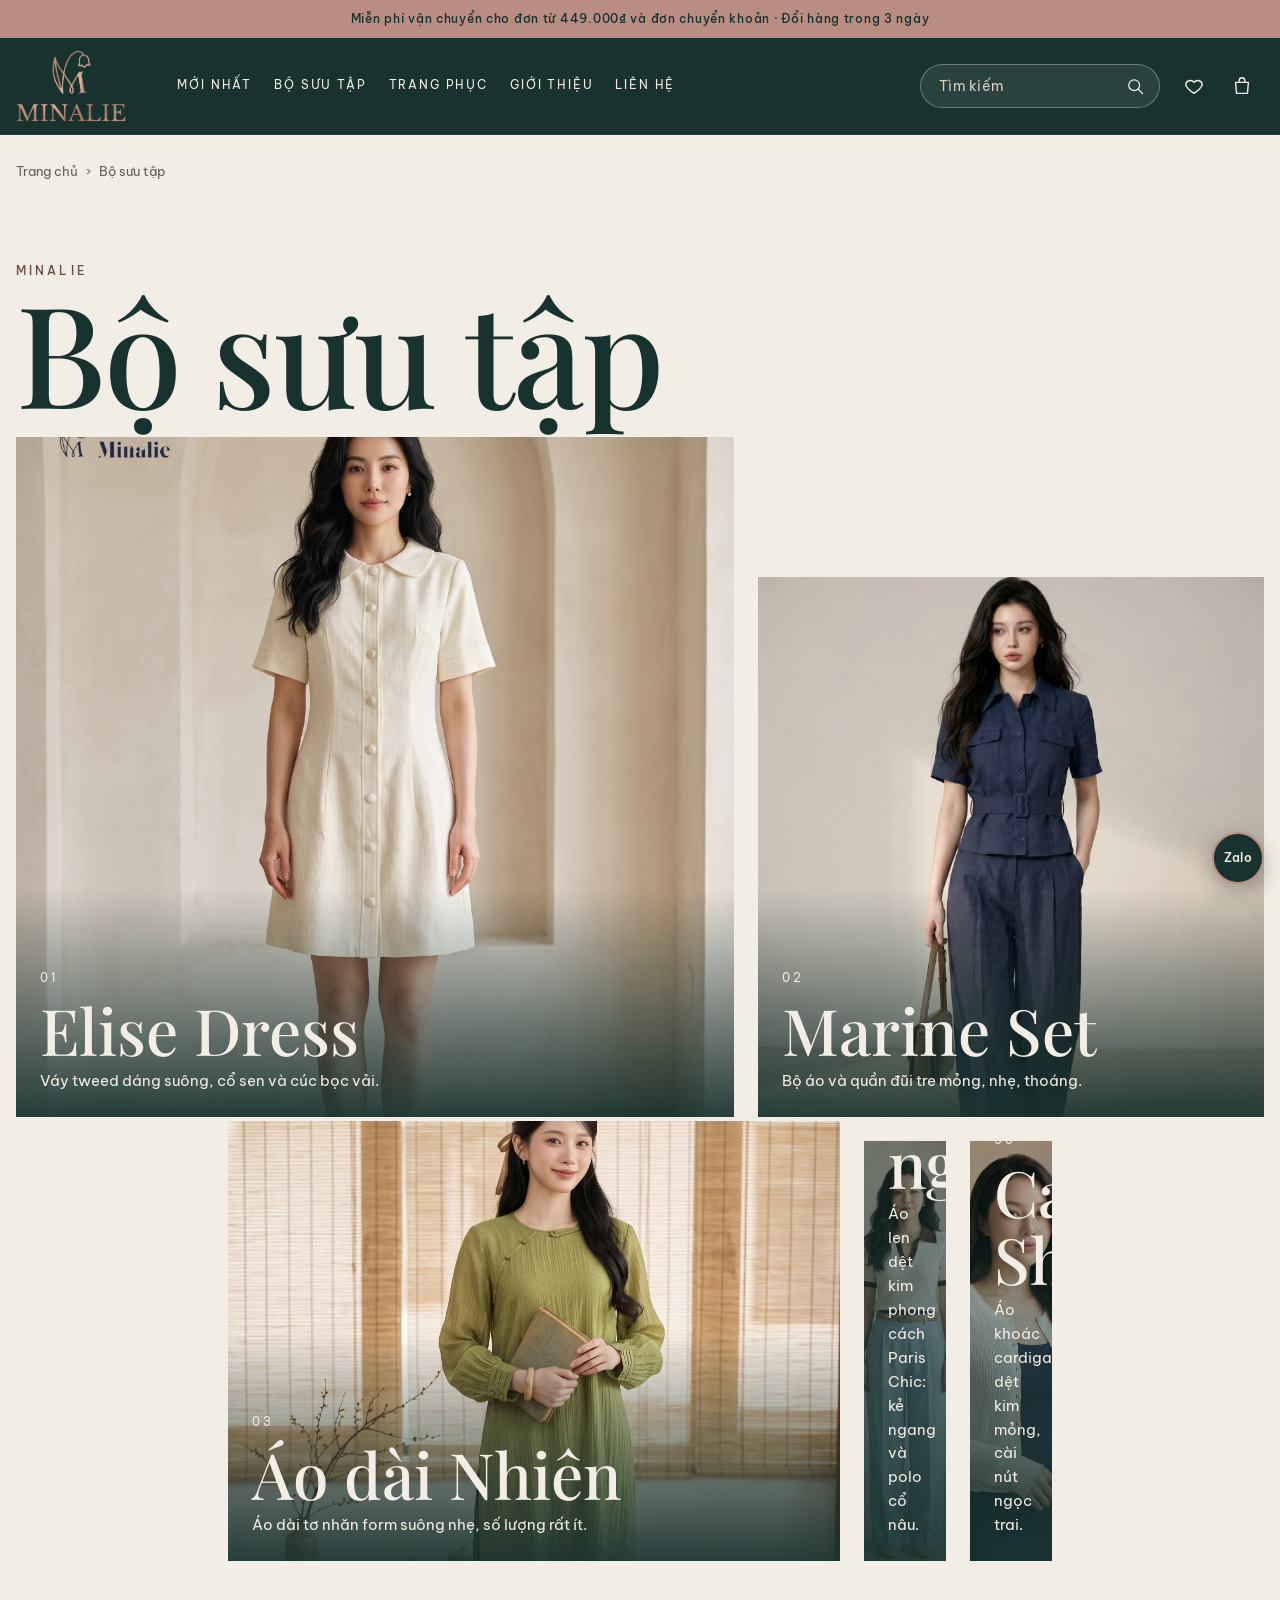
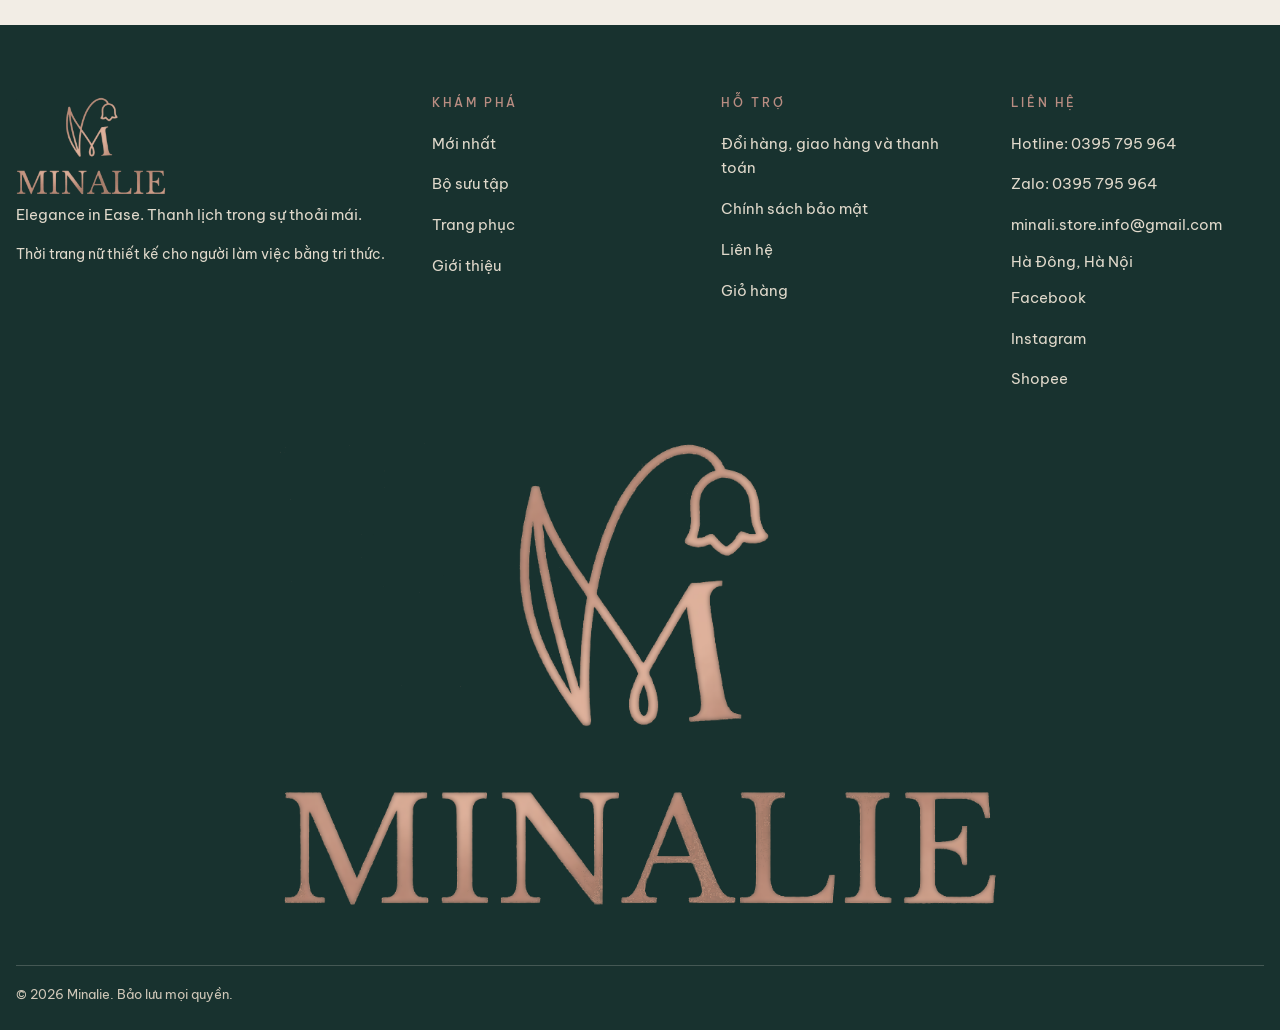
==== commit 46d8acaf: "Add Canji Shirt product (white and black) Co-Authored-By: Claude Sonnet 5.5 <noreply@anthropic.com>" ====
--- a/bo-suu-tap.html
+++ b/bo-suu-tap.html
@@ -10,13 +10,13 @@
 <link rel="preconnect" href="https://fonts.googleapis.com">
 <link rel="preconnect" href="https://fonts.gstatic.com" crossorigin>
 <link href="https://fonts.googleapis.com/css2?family=Be+Vietnam+Pro:wght@300;400;500&family=Playfair+Display:ital,wght@0,400;0,500;0,700;1,400;1,500&display=swap" rel="stylesheet">
-<link rel="stylesheet" href="assets/css/style.css?v=26">
+<link rel="stylesheet" href="assets/css/style.css?v=29">
 </head>
 <body data-page="collections">
 <div id="site-header"></div>
 <main id="app"><noscript><p style="padding:48px 16px;text-align:center">Vui lòng bật JavaScript để xem trang này.</p></noscript></main>
 <div id="site-footer"></div>
-<script src="assets/js/data.js?v=46"></script>
-<script src="assets/js/app.js?v=41"></script>
+<script src="assets/js/data.js?v=48"></script>
+<script src="assets/js/app.js?v=43"></script>
 </body>
 </html>
--- a/assets/css/style.css
+++ b/assets/css/style.css
@@ -617,3 +617,37 @@
 .bn-pause { position: absolute; left: 10px; bottom: 6px; z-index: 3; width: 32px; height: 32px; border: 0; border-radius: 50%; background: rgba(255, 255, 255, .85); color: var(--green); display: grid; place-items: center; padding: 0; }
 .bn-pause span { width: 10px; height: 12px; border-left: 3px solid currentColor; border-right: 3px solid currentColor; }
 .bn-pause.is-paused span { width: 0; height: 0; border: 0; border-left: 11px solid currentColor; border-top: 7px solid transparent; border-bottom: 7px solid transparent; margin-left: 3px; }
+
+/* ===== Giảm giá toàn cửa hàng (Black Friday) ===== */
+.price .off { background: var(--warn); color: #fff; font-size: 12px; font-weight: 600; letter-spacing: .04em; padding: 2px 7px; border-radius: 3px; align-self: center; }
+.price.sale .now { color: var(--warn); font-weight: 600; }
+.sale-badge { position: absolute; left: 8px; bottom: 8px; z-index: 1; background: var(--warn); color: #fff; font-size: 12.5px; font-weight: 600; letter-spacing: .04em; padding: 4px 9px; border-radius: 3px; }
+.card .img .soldall + .sale-badge, .card .img .sale-badge { bottom: 8px; }
+.early.sale-note { color: var(--warn); font-weight: 500; }
+.pdp .price .now { font-size: 1.15em; }
+.bn-slide.bf { display: block; background: radial-gradient(ellipse at 78% 50%, #234541 0%, #12251f 55%, #0b1815 100%); color: #f5e6df; position: relative; overflow: hidden; }
+.bf-in { position: absolute; inset: 0; display: flex; align-items: center; justify-content: space-between; padding: 0 clamp(20px, 7vw, 120px); gap: 24px; }
+.bf-in::before { content: ""; position: absolute; inset: clamp(8px, 1.6vw, 22px); border: 1px solid rgba(201, 150, 128, .45); pointer-events: none; }
+.bf-txt { position: relative; z-index: 1; }
+.bf-k { margin: 0 0 .5em; font-size: clamp(11px, 1.5vw, 20px); letter-spacing: .5em; text-transform: uppercase; color: #d7a893; }
+.bf-txt h2 { margin: 0; font-size: clamp(24px, 5.2vw, 78px); line-height: 1.04; color: #fff; font-weight: 500; }
+.bf-txt h2 em { font-style: normal; color: #e0aa95; }
+.bf-txt h2 span { display: block; font-size: .56em; letter-spacing: .02em; margin-top: .2em; }
+.bf-s { margin: .9em 0 1.1em; font-size: clamp(10.5px, 1.3vw, 17px); color: #e9d8cf; }
+.bf-txt .btn { min-height: 44px; padding: 0 26px; }
+.bf-num { position: relative; font-family: var(--serif); font-size: clamp(90px, 21vw, 330px); line-height: .8; color: transparent; -webkit-text-stroke: 2px #cf9a84; opacity: .95; white-space: nowrap; }
+.bf-num small { font-size: .45em; }
+@media (max-width: 599px) { .bf-txt .btn, .bf-s { display: none; } .bf-txt h2 span { font-size: .5em; } .bf-num { -webkit-text-stroke-width: 1.5px; } }
+.bn-dots button::after { background: rgba(185, 141, 130, .95); box-shadow: 0 0 0 1px rgba(255, 255, 255, .75); }
+.bn-dots button.on::after { background: var(--green); box-shadow: 0 0 0 1.5px #fff; }
+
+/* Slide Black Friday có ảnh các mẫu mới */
+.bf-in { padding-right: clamp(14px, 4vw, 70px); }
+.bf-txt { flex: 0 1 40%; }
+.bf-pics { position: relative; z-index: 1; display: flex; gap: clamp(6px, 1vw, 16px); align-items: center; justify-content: flex-end; height: 78%; flex: 1 1 56%; min-width: 0; }
+.bf-pics img { height: 100%; width: auto; aspect-ratio: 3 / 4.4; object-fit: cover; object-position: center 12%; border-radius: 3px; box-shadow: 0 6px 22px rgba(0, 0, 0, .35); flex: 0 1 auto; min-width: 0; }
+.bf-pics img:nth-child(odd) { transform: translateY(-4%); }
+.bf-pics img:nth-child(even) { transform: translateY(4%); }
+.bf-off { position: absolute; left: -2%; top: 50%; transform: translateY(-50%); z-index: 2; width: clamp(54px, 9vw, 130px); height: clamp(54px, 9vw, 130px); border-radius: 50%; background: var(--warn); color: #fff; display: grid; place-items: center; font-family: var(--serif); font-size: clamp(16px, 2.8vw, 40px); font-weight: 600; border: 2px solid #f0d3c7; box-shadow: 0 4px 14px rgba(0, 0, 0, .4); }
+.bf-num { display: none; }
+@media (max-width: 599px) { .bf-pics img:nth-child(4) { display: none; } .bf-txt { flex-basis: 42%; } }
